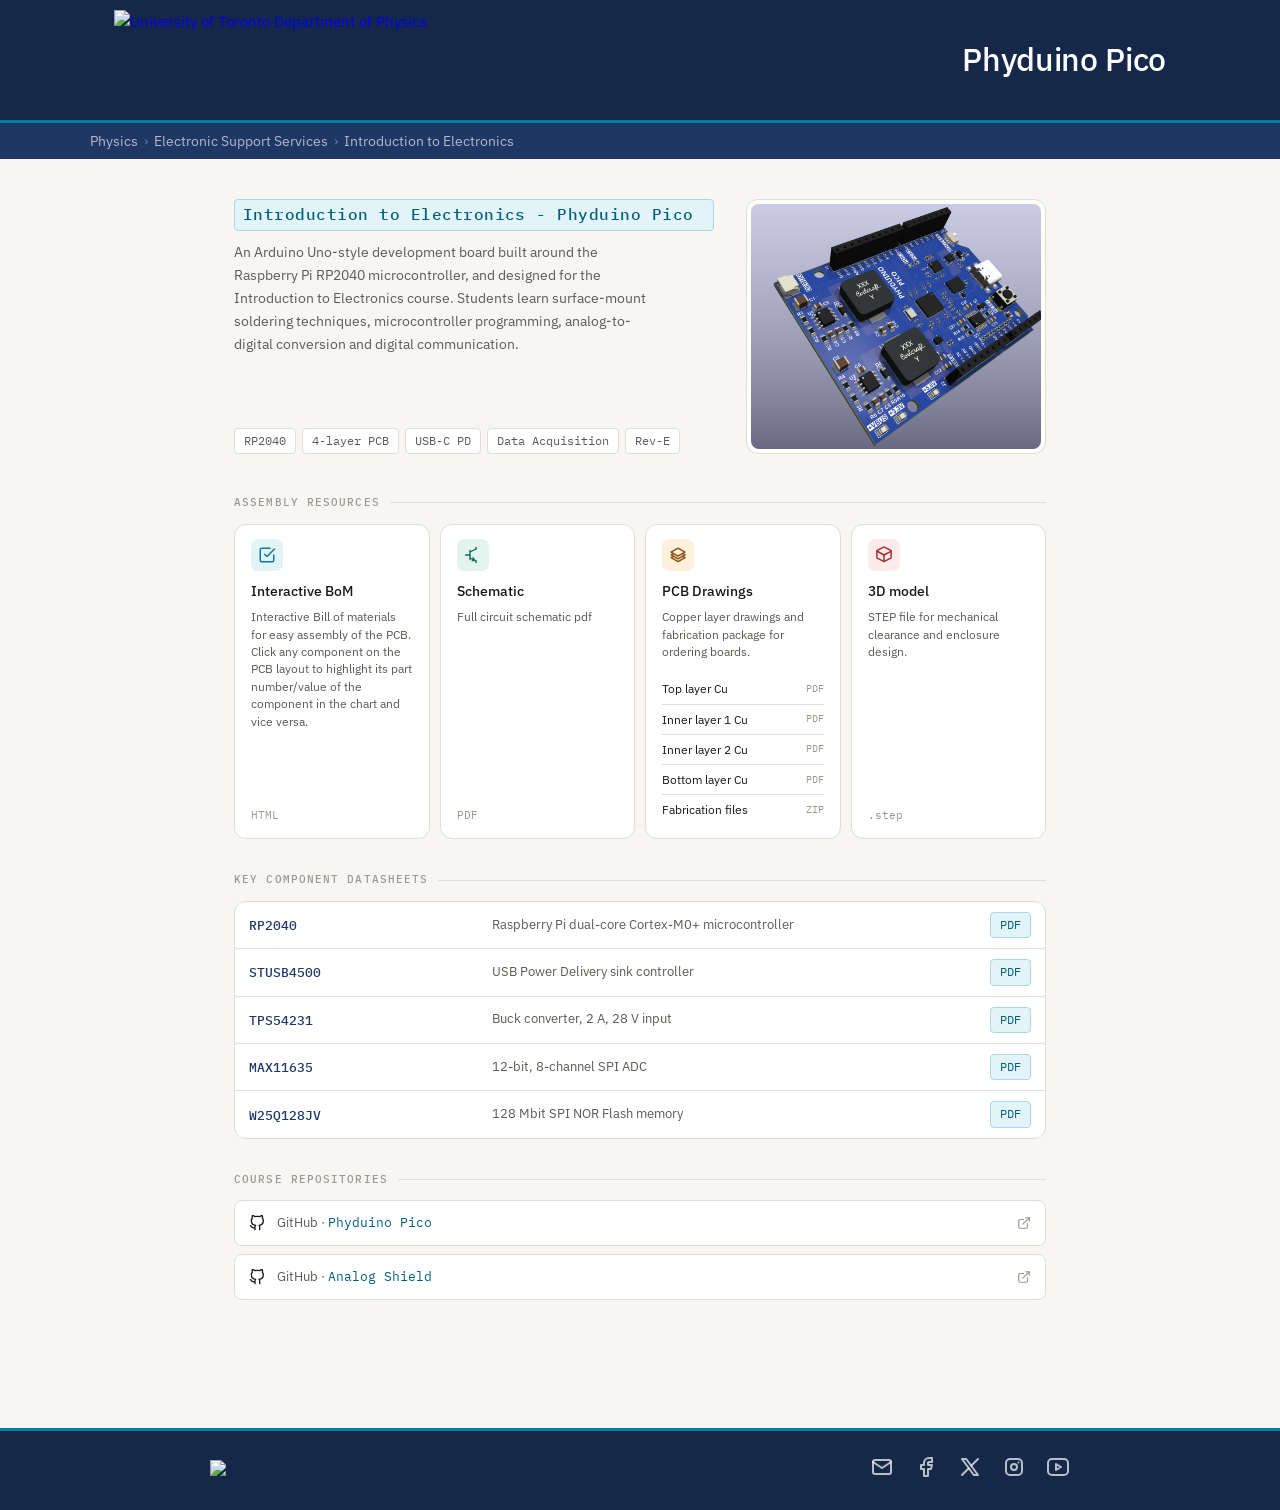
==== docs/index.html @ 2b609329 "index.html title up date." ====
<!DOCTYPE html>
<html lang="en">
<head>
<meta charset="UTF-8">
<meta name="viewport" content="width=device-width, initial-scale=1.0">
<link rel="icon" type="image/x-icon" sizes="16x16 32x32" href="https://www.physics.utoronto.ca/static/utphy_themes/favicon/favicon.ico">
<title>Phyduino Pico · U of T Physics</title>
<link rel="preconnect" href="https://fonts.googleapis.com">
<link rel="preconnect" href="https://fonts.gstatic.com" crossorigin>
<link href="https://fonts.googleapis.com/css2?family=IBM+Plex+Mono:wght@400;500&family=IBM+Plex+Sans:wght@400;500&display=swap" rel="stylesheet">
<link rel="stylesheet" href="./style/uoft_physics_perc_sw.css">
</head>
<body>

<!-- ── U of T Physics site header ── -->
<header class="site-header">
  <div class="header-inner">
    <a class="header-logo" href="https://www.physics.utoronto.ca/">
      <img class="header-logo-img" src="https://www.physics.utoronto.ca/static/utphy_themes/images/Physics-Logo-White.png" alt="University of Toronto Department of Physics">
    </a>
    <span class="header-board-title">Phyduino Pico</span>
  </div>
</header>

<!-- breadcrumb -->
<div class="breadcrumb-bar" aria-label="Breadcrumb">
  <div class="breadcrumb-inner">
    <a href="https://www.physics.utoronto.ca/">Physics</a>
    <span class="sep" aria-hidden="true">›</span>
    <a href="https://www.physics.utoronto.ca/physics-at-uoft/services/plrs/electronic-support-services/">Electronic Support Services</a>
    <span class="sep" aria-hidden="true">›</span>
    <a href="https://plrs.physics.utoronto.ca/course-listing/">Introduction to Electronics</a>
    <!-- <span class="sep" aria-hidden="true">›</span> -->
    <!-- <span class="current">Phyduino Pico</span> -->
  </div>
</div>

<!-- ── Page content ── -->
<div class="page-wrap">

  <div class="board-hero">
    <div class="board-hero-text">
      <span class="board-tag">Introduction to Electronics - Phyduino Pico</span>
      <p class="board-desc">
        An Arduino Uno-style development board built around the Raspberry Pi RP2040 microcontroller,
        and designed for the Introduction to Electronics course. Students learn surface-mount
        soldering techniques, microcontroller programming, analog-to-digital conversion and digital
        communication.
      </p>
      <div class="spec-row">
        <span class="spec-pill">RP2040</span>
        <span class="spec-pill">4-layer PCB</span>
        <span class="spec-pill">USB-C PD</span>
        <span class="spec-pill">Data Acquisition</span>
        <span class="spec-pill">Rev-E</span>
      </div>
    </div>
    <div class="board-img-panel">
      <img src="./images/phyduino_pico.png" alt="Phyduino Pico board, top view" onerror="this.style.display='none'">
    </div>
  </div>

  <!-- Assembly resources -->
  <div class="section-head"><h2>Assembly resources</h2></div>
  <div class="resource-grid">
    <a class="res-card" href="./bom/ibom_student.html">
      <div class="res-icon blue" aria-hidden="true">
        <img class="res-icon.img" src="images/icon-bom.svg">
      </div>
      <span class="res-label">Interactive BoM</span>
      <span class="res-desc">
        Interactive Bill of materials for easy assembly of the PCB. Click any component on the PCB layout to highlight its 
        part number/value of the component in the chart and vice versa. 
      </span>
      <span class="res-ext">HTML</span>
    </a>
    <a class="res-card" href="./pdf/board/phyduino_pico_schematic.pdf">
      <div class="res-icon green" aria-hidden="true">
        <img class="res-icon.img" src="images/icon-schematic.svg">
      </div>
      <span class="res-label">Schematic</span>
      <span class="res-desc">Full circuit schematic pdf</span>
      <span class="res-ext">PDF</span>
    </a>
    <div class="res-card">
      <div class="res-icon amber" aria-hidden="true">
        <img class="res-icon.img" src="images/icon-pcb-layers.svg">
      </div>
      <span class="res-label">PCB Drawings</span>
      <span class="res-desc">Copper layer drawings and fabrication package for ordering boards.</span>
      <div class="res-file-list">
        <a class="res-file-row" href="./pdf/board/phyduino_pico_pcb_front.pdf">Top layer Cu<span class="res-file-tag">PDF</span></a>
        <a class="res-file-row" href="./pdf/board/phyduino_pico_pcb_inner1.pdf">Inner layer 1 Cu<span class="res-file-tag">PDF</span></a>
        <a class="res-file-row" href="./pdf/board/phyduino_pico_pcb_inner2.pdf">Inner layer 2 Cu<span class="res-file-tag">PDF</span></a>
        <a class="res-file-row" href="./pdf/board/phyduino_pico_pcb_back.pdf">Bottom layer Cu<span class="res-file-tag">PDF</span></a>
        <a class="res-file-row" href="https://github.com/perc-sw/phyduino_pico/releases/download/Rev-E/phyduino_pico-frabrication.zip">Fabrication files <span class="res-file-tag">ZIP</span></a>
      </div>
    </div>
    <a class="res-card" href="./step/phyduino_pico.step">
      <div class="res-icon red" aria-hidden="true">
        <img class="res-icon.img" src="images/icon-3d-model.svg">
      </div>
      <span class="res-label">3D model</span>
      <span class="res-desc">STEP file for mechanical clearance and enclosure design.</span>
      <span class="res-ext">.step</span>
    </a>
  </div>

  <!-- Datasheets -->
  <div class="section-head"><h2>Key component datasheets</h2></div>
  <div class="ds-table-wrap">
    <table class="ds-table">
      <tbody>
        <tr>
          <td>RP2040</td>
          <td>Raspberry Pi dual-core Cortex-M0+ microcontroller</td>
          <td><a class="ds-link" href="./pdf/datasheets/MCU - RP2040.pdf">PDF</a></td>
        </tr>
        <tr>
          <td>STUSB4500</td>
          <td>USB Power Delivery sink controller</td>
          <td><a class="ds-link" href="./pdf/datasheets/USBPD - STUSB4500.pdf">PDF</a></td>
        </tr>
        <tr>
          <td>TPS54231</td>
          <td>Buck converter, 2 A, 28 V input</td>
          <td><a class="ds-link" href="./pdf/datasheets/DCDC - TPS54231.pdf">PDF</a></td>
        </tr>
        <tr>
          <td>MAX11635</td>
          <td>12-bit, 8-channel SPI ADC</td>
          <td><a class="ds-link" href="./pdf/datasheets/ADC - MAX11635.pdf">PDF</a></td>
        </tr>
        <tr>
          <td>W25Q128JV</td>
          <td>128 Mbit SPI NOR Flash memory</td>
          <td><a class="ds-link" href="./pdf/datasheets/FLASH - W25Q128JV.pdf">PDF</a></td>
        </tr>
      </tbody>
    </table>
  </div>



  <!-- Repo links -->
  <div class="section-head"><h2>Course Repositories</h2></div>
  <div class="repo-links">
    <a class="repo-row" href="https://github.com/perc-sw/phyduino_pico">
      <svg width="16" height="16" viewBox="0 0 24 24" fill="none" stroke="currentColor" stroke-width="2" stroke-linecap="round" stroke-linejoin="round" aria-hidden="true"><path d="M9 19c-5 1.5-5-2.5-7-3m14 6v-3.87a3.37 3.37 0 0 0-.94-2.61c3.14-.35 6.44-1.54 6.44-7A5.44 5.44 0 0 0 20 4.77 5.07 5.07 0 0 0 19.91 1S18.73.65 16 2.48a13.38 13.38 0 0 0-7 0C6.27.65 5.09 1 5.09 1A5.07 5.07 0 0 0 5 4.77a5.44 5.44 0 0 0-1.5 3.78c0 5.42 3.3 6.61 6.44 7A3.37 3.37 0 0 0 9 18.13V22"/></svg>
      <span>
        <span class="repo-row-label">GitHub · </span>
        <span class="repo-row-name">Phyduino Pico</span>
      </span>
      <svg class="repo-row-arrow" width="14" height="14" viewBox="0 0 24 24" fill="none" stroke="currentColor" stroke-width="2" stroke-linecap="round" stroke-linejoin="round" aria-hidden="true"><path d="M18 13v6a2 2 0 0 1-2 2H5a2 2 0 0 1-2-2V8a2 2 0 0 1 2-2h6"/><polyline points="15 3 21 3 21 9"/><line x1="10" y1="14" x2="21" y2="3"/></svg>
    </a>
    <a class="repo-row" href="https://github.com/perc-sw/analog_shield">
      <svg width="16" height="16" viewBox="0 0 24 24" fill="none" stroke="currentColor" stroke-width="2" stroke-linecap="round" stroke-linejoin="round" aria-hidden="true"><path d="M9 19c-5 1.5-5-2.5-7-3m14 6v-3.87a3.37 3.37 0 0 0-.94-2.61c3.14-.35 6.44-1.54 6.44-7A5.44 5.44 0 0 0 20 4.77 5.07 5.07 0 0 0 19.91 1S18.73.65 16 2.48a13.38 13.38 0 0 0-7 0C6.27.65 5.09 1 5.09 1A5.07 5.07 0 0 0 5 4.77a5.44 5.44 0 0 0-1.5 3.78c0 5.42 3.3 6.61 6.44 7A3.37 3.37 0 0 0 9 18.13V22"/></svg>
      <span>
        <span class="repo-row-label">GitHub · </span>
        <span class="repo-row-name">Analog Shield</span>
      </span>
      <svg class="repo-row-arrow" width="14" height="14" viewBox="0 0 24 24" fill="none" stroke="currentColor" stroke-width="2" stroke-linecap="round" stroke-linejoin="round" aria-hidden="true"><path d="M18 13v6a2 2 0 0 1-2 2H5a2 2 0 0 1-2-2V8a2 2 0 0 1 2-2h6"/><polyline points="15 3 21 3 21 9"/><line x1="10" y1="14" x2="21" y2="3"/></svg>
    </a>
  </div>

</div><!-- end page-wrap -->

<!-- ── Footer ── -->
<footer class="site-footer">
  <div class="footer-inner">
    <a href="https://www.physics.utoronto.ca">
    <img class="footer-logo" src="https://www.physics.utoronto.ca/static/utphy_themes/images/Physics-Logo-White.png">
    </a>
    <div class="social-media">
      
      <ul class="footer-social-media-list">
        
        <li title="send email">
          <a href="mailto:physics.perc@utoronto.ca" aria-label="send email" class="dark">
            <svg xmlns="http://www.w3.org/2000/svg" width="24" height="24" viewBox="0 0 24 24" fill="none" stroke="currentColor" stroke-width="2" stroke-linecap="round" stroke-linejoin="round" class="icon icon-tabler icons-tabler-outline icon-tabler-mail">
              <path stroke="none" d="M0 0h24v24H0z" fill="none"></path>
              <path d="M3 7a2 2 0 0 1 2 -2h14a2 2 0 0 1 2 2v10a2 2 0 0 1 -2 2h-14a2 2 0 0 1 -2 -2v-10z"></path>
              <path d="M3 7l9 6l9 -6"></path>
            </svg>
          </a>
        </li>
    
        <li title="facebook">
          <a href="https://www.facebook.com/PhysicsUofT/" aria-label="visit facebook page" class="dark">
            <svg xmlns="http://www.w3.org/2000/svg" width="24" height="24" viewBox="0 0 24 24" fill="none" stroke="currentColor" stroke-width="2" stroke-linecap="round" stroke-linejoin="round" class="icon icon-tabler icons-tabler-outline icon-tabler-brand-facebook">
              <path stroke="none" d="M0 0h24v24H0z" fill="none"></path>
              <path d="M7 10v4h3v7h4v-7h3l1 -4h-4v-2a1 1 0 0 1 1 -1h3v-4h-3a5 5 0 0 0 -5 5v2h-3"></path>
            </svg>
          </a>
        </li>
    
        <li title="X, formerly known as twitter">
          <a href="https://twitter.com/uoftphysics" aria-label="visit x formerly known as twitter" class="dark">
            <svg xmlns="http://www.w3.org/2000/svg" width="24" height="24" viewBox="0 0 24 24" fill="none" stroke="currentColor" stroke-width="2" stroke-linecap="round" stroke-linejoin="round" class="icon icon-tabler icons-tabler-outline icon-tabler-brand-x">
              <path stroke="none" d="M0 0h24v24H0z" fill="none"></path>
              <path d="M4 4l11.733 16h4.267l-11.733 -16z"></path>
              <path d="M4 20l6.768 -6.768m2.46 -2.46l6.772 -6.772"></path>
            </svg>
          </a>
        </li>
    
        <li title="instagram">
          <a href="https://www.instagram.com/uoftphysics" aria-label="visit instagram" class="dark">
            <svg xmlns="http://www.w3.org/2000/svg" width="24" height="24" viewBox="0 0 24 24" fill="none" stroke="currentColor" stroke-width="2" stroke-linecap="round" stroke-linejoin="round" class="icon icon-tabler icons-tabler-outline icon-tabler-brand-instagram"><path stroke="none" d="M0 0h24v24H0z" fill="none"></path><path d="M4 8a4 4 0 0 1 4 -4h8a4 4 0 0 1 4 4v8a4 4 0 0 1 -4 4h-8a4 4 0 0 1 -4 -4z"></path><path d="M9 12a3 3 0 1 0 6 0a3 3 0 0 0 -6 0"></path><path d="M16.5 7.5v.01"></path></svg>
          </a>
        </li>
    
        <li title="youtube">
          <a href="https://www.youtube.com//channel/UCH2J2YJx3nfN1KygnB1ub4w" aria-label="visit youtube" class="dark">
            <svg xmlns="http://www.w3.org/2000/svg" width="24" height="24" viewBox="0 0 24 24" fill="none" stroke="currentColor" stroke-width="2" stroke-linecap="round" stroke-linejoin="round" class="icon icon-tabler icons-tabler-outline icon-tabler-brand-youtube"><path stroke="none" d="M0 0h24v24H0z" fill="none"></path><path d="M2 8a4 4 0 0 1 4 -4h12a4 4 0 0 1 4 4v8a4 4 0 0 1 -4 4h-12a4 4 0 0 1 -4 -4v-8z"></path><path d="M10 9l5 3l-5 3z"></path></svg>
          </a>
        </li>
      
      </ul>

    </div>
    
  </div>
</footer>

</body>
</html>
---- docs/style/uoft_physics_perc_sw.css ----
/* ============================================================
   board_docs.css
   U of T Physics — PERC board documentation pages
   Shared stylesheet for phyduino_pico and analog_shield docs
   ============================================================ */

/* ── Reset ── */
*, *::before, *::after { box-sizing: border-box; margin: 0; padding: 0; }

/* ── Design tokens ── */
:root {
  /* U of T official brand colours */
  --uot-blue:       #1E3765;   /* Pantone PMS 655 – official U of T Blue */
  --uot-blue-dark:  #152849;   /* header / footer */
  --uot-blue-mid:   #25355A;   /* hover states */
  --uot-cyan:       #007FA3;   /* "Boundless Blue" secondary accent */

  /* page palette */
  --bg:         #F7F6F2;
  --surface:    #FFFFFF;
  --border:     #E0DDD6;
  --border-med: #C8C5BC;
  --text:       #1A1917;
  --text-2:     #5C5A55;
  --text-3:     #9B9890;

  /* semantic colours */
  --accent:     var(--uot-cyan);
  --accent-bg:  #E3F4F9;
  --green:      #0F6E56;
  --green-bg:   #E3F4EE;
  --amber:      #885010;
  --amber-bg:   #FDF0DC;
  --red:        #A32D2D;
  --red-bg:     #FCEBEB;

  /* typography */
  --mono: 'IBM Plex Mono', monospace;
  --sans: 'IBM Plex Sans', system-ui, sans-serif;

  /* radii */
  --r:    8px;
  --r-lg: 12px;
}

/* ── Base ── */
body {
  font-family: var(--sans);
  background: var(--bg);
  color: var(--text);
  font-size: 15px;
  line-height: 1.6;
  min-height: 100vh;
}

/* ── Site header ── */
.site-header {
  background: var(--uot-blue-dark);
  border-bottom: 3px solid var(--uot-cyan);
}

.header-inner {
  max-width: 1100px;
  margin: 0 auto;
  padding: 0 1.5rem;
  display: flex;
  align-items: center;
  height: 120px;
}

.header-logo {
  display: flex;
  align-items: center;
  text-decoration: none;
  flex-shrink: 0;
}

.header-logo-img {
  height: 100px;
  width: auto;
}

.header-board-title {
  margin-left: auto;
  font-family: var(--sans);
  font-size: 32px;
  font-weight: 500;
  color: #ffffff;
  letter-spacing: -0.01em;
}

/* ── Breadcrumb bar ── */
.breadcrumb-bar {
  background: var(--uot-blue);
  padding: 0 1.5rem;
}

.breadcrumb-inner {
  max-width: 1100px;
  margin: 0 auto;
  display: flex;
  align-items: center;
  gap: 6px;
  height: 36px;
  font-size: 14px;
  color: rgba(255, 255, 255, 0.65);
}

.breadcrumb-inner a {
  color: rgba(255, 255, 255, 0.65);
  text-decoration: none;
  transition: color 0.1s;
}

.breadcrumb-inner a:hover { color: #fff; }

.breadcrumb-inner .sep   { color: rgba(255, 255, 255, 0.35); }

.breadcrumb-inner .current {
  color: rgba(255, 255, 255, 0.90);
  font-weight: 500;
}

/* ── Page wrap ── */
.page-wrap {
  max-width: 860px;
  margin: 0 auto;
  padding: 2.5rem 1.5rem 5rem;
}

/* ── Board hero ── */
.board-hero {
  display: grid;
  grid-template-columns: 1fr 300px;
  gap: 2rem;
  align-items: stretch;
  margin-bottom: 2.5rem;
}

@media (max-width: 600px) {
  .board-hero { grid-template-columns: 1fr; }
  .board-img-panel { order: -1; }
}

.board-hero-text {
  display: flex;
  flex-direction: column;
}

.board-hero-text .board-desc {
  flex: 1;
}

.board-tag {
  display: inline-block;
  font-family: var(--mono);
  font-size: 16px;
  background: #E3F4F9;
  color: #005F7A;
  border: 1px solid #A8D8E8;
  border-radius: 4px;
  padding: 2px 8px;
  margin-bottom: 10px;
  font-weight: 500;
  letter-spacing: 0.03em;
}

h1 {
  font-size: 28px;
  font-weight: 500;
  letter-spacing: -0.02em;
  margin-bottom: 8px;
  line-height: 1.2;
  color: var(--uot-blue);
}

.board-desc {
  font-size: 14px;
  color: var(--text-2);
  line-height: 1.65;
  margin-bottom: 1.25rem;
  max-width: 52ch;
}

.spec-row {
  display: flex;
  flex-wrap: wrap;
  gap: 6px;
}

.spec-pill {
  font-family: var(--mono);
  font-size: 11.5px;
  color: var(--text-2);
  background: var(--surface);
  border: 1px solid var(--border);
  border-radius: 4px;
  padding: 3px 9px;
  display: inline-flex;
  align-items: center;
  gap: 5px;
}

.board-img-panel {
  background: var(--surface);
  border: 1px solid var(--border);
  border-radius: var(--r-lg);
  overflow: hidden;
  aspect-ratio: 1 / 0.85;
  display: flex;
  align-items: center;
  justify-content: center;
}

.board-img-panel img {
  width: 100%;
  height: 100%;
  object-fit: cover;
  padding: 4px;
  border-radius: var(--r-lg);
}

/* ── Section headers ── */
.section-head {
  display: flex;
  align-items: center;
  gap: 10px;
  margin-bottom: 12px;
  margin-top: 2rem;
}

.section-head h2 {
  font-family: var(--mono);
  font-size: 11px;
  font-weight: 500;
  letter-spacing: 0.1em;
  text-transform: uppercase;
  color: var(--text-3);
  white-space: nowrap;
}

.section-head::after {
  content: '';
  flex: 1;
  height: 1px;
  background: var(--border);
}

/* ── Resource card grid ── */
.resource-grid {
  display: grid;
  grid-template-columns: repeat(auto-fill, minmax(180px, 1fr));
  gap: 10px;
}

.res-card {
  background: var(--surface);
  border: 1px solid var(--border);
  border-radius: var(--r-lg);
  padding: 14px 16px;
  display: flex;
  flex-direction: column;
  gap: 6px;
  text-decoration: none;
  color: inherit;
  transition: border-color 0.12s, box-shadow 0.12s;
}

.res-card:hover {
  border-color: var(--border-med);
  box-shadow: 0 1px 6px rgba(0, 0, 0, 0.06);
}

.res-card:focus-visible {
  outline: 2px solid var(--uot-cyan);
  outline-offset: 2px;
}

.res-icon {
  width: 32px;
  height: 32px;
  border-radius: 7px;
  display: flex;
  align-items: center;
  justify-content: center;
  margin-bottom: 4px;
}

.res-icon.img { 
  width: 18px;
  height: 18px;
  fill: none;
}

.res-icon.blue  { background: var(--accent-bg); color: #005F7A; }
.res-icon.green { background: var(--green-bg);  color: var(--green); }
.res-icon.amber { background: var(--amber-bg);  color: var(--amber); }
.res-icon.red   { background: var(--red-bg);    color: var(--red); }

.res-label { font-size: 13.5px; font-weight: 500; color: var(--text); }
.res-desc  { font-size: 12px; color: var(--text-2); line-height: 1.45; }

.res-ext {
  margin-top: auto;
  padding-top: 8px;
  font-family: var(--mono);
  font-size: 11px;
  color: var(--text-3);
  display: flex;
  align-items: center;
  gap: 4px;
}

/* ── Resource card sub-links ── */
.res-sublinks {
  display: flex;
  flex-wrap: wrap;
  gap: 5px;
  margin-top: 6px;
}

.res-sublink {
  font-family: var(--mono);
  font-size: 11px;
  color: #005F7A;
  background: var(--accent-bg);
  border: 1px solid #A8D8E8;
  border-radius: 4px;
  padding: 2px 8px;
  text-decoration: none;
  transition: background 0.1s;
}

.res-sublink:hover { background: #C8ECF5; }
.res-file-list {
  display: flex;
  flex-direction: column;
  margin-top: 8px;
}
 
.res-file-row {
  display: flex;
  align-items: center;
  justify-content: space-between;
  padding: 5px 0;
  border-bottom: 0.5px solid var(--border);
  font-size: 12px;
  color: var(--text);
  text-decoration: none;
  transition: color 0.1s;
}
 
.res-file-row:last-child { border-bottom: none; }
 
.res-file-row:hover { color: var(--text-2); }
 
.res-file-tag {
  font-size: 10px;
  font-family: var(--mono);
  color: var(--text-3);
}

/* ── Datasheet table ── */
.ds-table-wrap {
  background: var(--surface);
  border: 1px solid var(--border);
  border-radius: var(--r-lg);
  overflow: hidden;
}

.ds-table {
  width: 100%;
  border-collapse: collapse;
  font-size: 13.5px;
}

.ds-table tr              { border-bottom: 1px solid var(--border); }
.ds-table tr:last-child   { border-bottom: none; }
.ds-table td              { padding: 10px 14px; vertical-align: middle; }

.ds-table td:first-child {
  font-family: var(--mono);
  font-size: 12.5px;
  font-weight: 500;
  color: var(--uot-blue);
  width: 30%;
}

.ds-table td:nth-child(2) { color: var(--text-2); font-size: 13px; }
.ds-table td:last-child   { text-align: right; white-space: nowrap; }

.ds-link {
  font-family: var(--mono);
  font-size: 11.5px;
  color: #005F7A;
  text-decoration: none;
  border: 1px solid #A8D8E8;
  background: var(--accent-bg);
  border-radius: 4px;
  padding: 3px 9px;
  display: inline-flex;
  align-items: center;
  gap: 5px;
  transition: background 0.1s;
}

.ds-link:hover { background: #C8ECF5; }

/* ── Assembly steps ── */
.steps {
  list-style: none;
  display: flex;
  flex-direction: column;
  gap: 8px;
}

.step {
  display: flex;
  gap: 14px;
  align-items: flex-start;
  background: var(--surface);
  border: 1px solid var(--border);
  border-radius: var(--r);
  padding: 13px 16px;
}

.step-num {
  min-width: 24px;
  height: 24px;
  border-radius: 50%;
  background: #E3F4F9;
  color: #005F7A;
  font-family: var(--mono);
  font-size: 12px;
  font-weight: 500;
  display: flex;
  align-items: center;
  justify-content: center;
  flex-shrink: 0;
  margin-top: 1px;
}

.step-body          { font-size: 13.5px; line-height: 1.55; color: var(--text); }
.step-body strong   { font-weight: 500; }

.step-body code {
  font-family: var(--mono);
  font-size: 12px;
  background: var(--bg);
  border: 1px solid var(--border);
  border-radius: 3px;
  padding: 1px 5px;
}

/* ── Repository links ── */
.repo-links {
  display: flex;
  flex-direction: column;
  gap: 8px;
}

.repo-row {
  display: flex;
  align-items: center;
  gap: 12px;
  background: var(--surface);
  border: 1px solid var(--border);
  border-radius: var(--r);
  padding: 11px 14px;
  text-decoration: none;
  color: inherit;
  font-size: 13.5px;
  transition: border-color 0.12s;
}

.repo-row:hover      { border-color: var(--border-med); }
.repo-row-label      { color: var(--text-2); font-size: 12.5px; }
.repo-row-name       { font-family: var(--mono); font-size: 13px; color: #005F7A; }
.repo-row-arrow      { margin-left: auto; color: var(--text-3); }

/* ── Site footer ── */
.site-footer {
  background: var(--uot-blue-dark);
  border-top: 3px solid var(--uot-cyan);
  margin-top: 3rem;
  padding: 1.5rem;
}

.footer-inner {
  max-width: 860px;
  margin: 0 auto;
  display: flex;
  align-items: center;
  justify-content: space-between;
  flex-wrap: wrap;
  gap: 12px;
}

.footer-logo {
  height: 50px;
  width: auto;
}

.footer-social-media-list {
  display: flex;
  align-items: center;
  list-style-type: none;
  padding: 0;
  margin: 0;
  gap: 20px;
}

.footer-inner p {
  font-family: Arial, Helvetica, sans-serif;
  font-size: 16px;
  font-weight: 400;
  color: rgba(255, 255, 255, 0.70);
}

.footer-inner a       { font-family: Arial, Helvetica, sans-serif; color: rgba(255, 255, 255, 0.70); text-decoration: underline; }
.footer-inner a:hover { color: rgba(255, 255, 255, 1); }
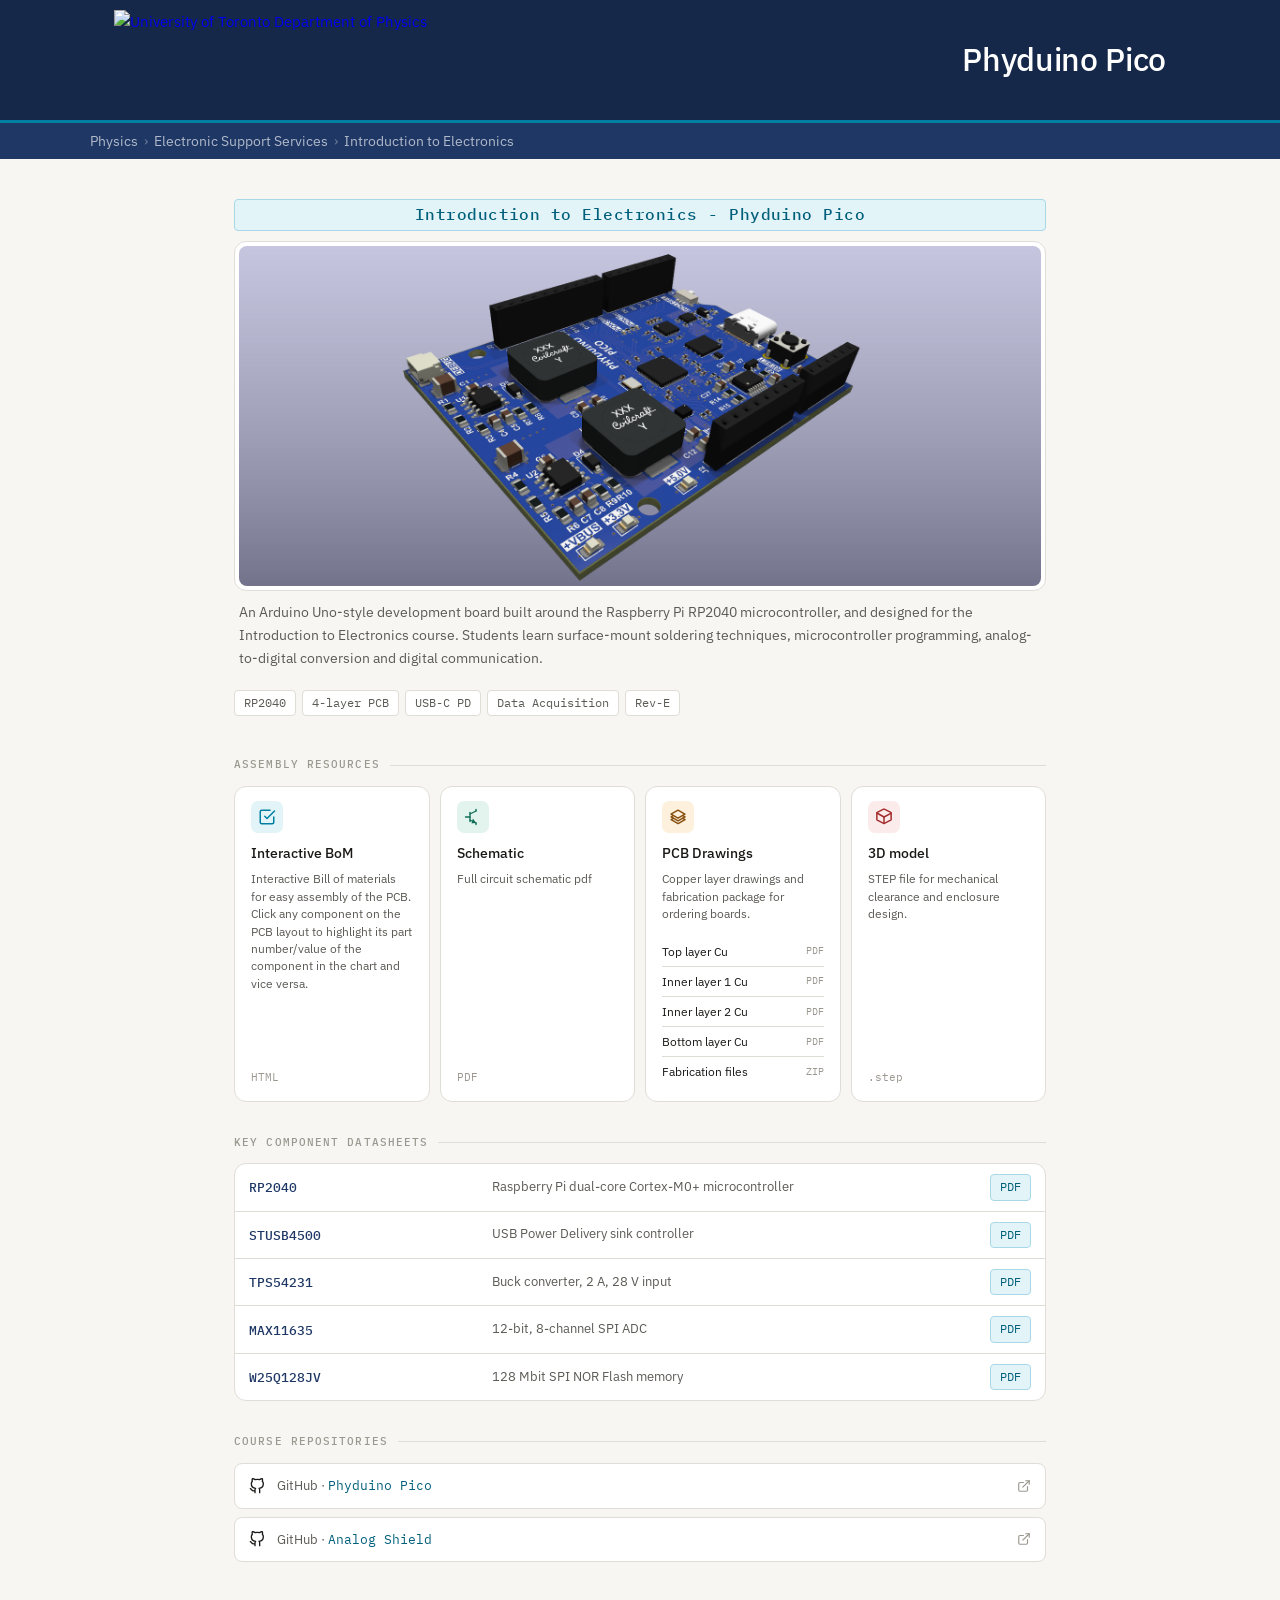
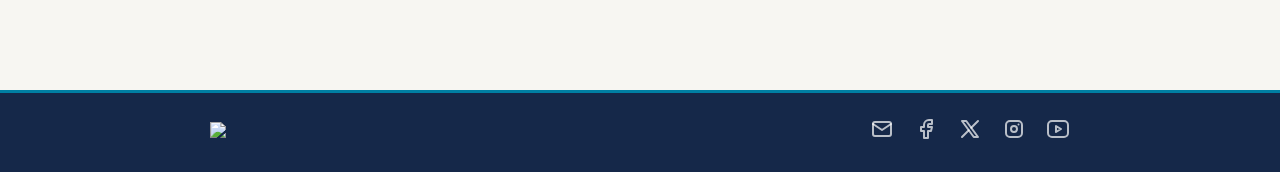
==== commit 801cf7b7: "Change GitHub docs layout." ====
--- a/docs/index.html
+++ b/docs/index.html
@@ -30,8 +30,6 @@
     <a href="https://www.physics.utoronto.ca/physics-at-uoft/services/plrs/electronic-support-services/">Electronic Support Services</a>
     <span class="sep" aria-hidden="true">›</span>
     <a href="https://plrs.physics.utoronto.ca/course-listing/">Introduction to Electronics</a>
-    <!-- <span class="sep" aria-hidden="true">›</span> -->
-    <!-- <span class="current">Phyduino Pico</span> -->
   </div>
 </div>
 
@@ -41,6 +39,9 @@
   <div class="board-hero">
     <div class="board-hero-text">
       <span class="board-tag">Introduction to Electronics - Phyduino Pico</span>
+      <div class="board-img-panel">
+        <img src="./images/phyduino_pico.png" alt="Phyduino Pico board, top view" onerror="this.style.display='none'">
+      </div>
       <p class="board-desc">
         An Arduino Uno-style development board built around the Raspberry Pi RP2040 microcontroller,
         and designed for the Introduction to Electronics course. Students learn surface-mount
@@ -55,9 +56,6 @@
         <span class="spec-pill">Rev-E</span>
       </div>
     </div>
-    <div class="board-img-panel">
-      <img src="./images/phyduino_pico.png" alt="Phyduino Pico board, top view" onerror="this.style.display='none'">
-    </div>
   </div>
 
   <!-- Assembly resources -->
--- a/docs/style/uoft_physics_perc_sw.css
+++ b/docs/style/uoft_physics_perc_sw.css
@@ -130,7 +130,7 @@
 
 /* ── Board hero ── */
 .board-hero {
-  display: grid;
+  display: block;
   grid-template-columns: 1fr 300px;
   gap: 2rem;
   align-items: stretch;
@@ -138,7 +138,7 @@
 }
 
 @media (max-width: 600px) {
-  .board-hero { grid-template-columns: 1fr; }
+  /* .board-hero { grid-template-columns: 1fr; } */
   .board-img-panel { order: -1; }
 }
 
@@ -150,6 +150,7 @@
 .board-hero-text .board-desc {
   flex: 1;
 }
+
 
 .board-tag {
   display: inline-block;
@@ -163,6 +164,7 @@
   margin-bottom: 10px;
   font-weight: 500;
   letter-spacing: 0.03em;
+  text-align: center;
 }
 
 h1 {
@@ -179,7 +181,9 @@
   color: var(--text-2);
   line-height: 1.65;
   margin-bottom: 1.25rem;
-  max-width: 52ch;
+  margin-left: 5px;
+  margin-right: 5px;
+  /* max-width: 52ch; */
 }
 
 .spec-row {
@@ -202,6 +206,7 @@
 }
 
 .board-img-panel {
+  height: 350px;
   background: var(--surface);
   border: 1px solid var(--border);
   border-radius: var(--r-lg);
@@ -210,6 +215,7 @@
   display: flex;
   align-items: center;
   justify-content: center;
+  margin-bottom: 10px;
 }
 
 .board-img-panel img {
@@ -519,5 +525,3 @@
 
 .footer-inner a       { font-family: Arial, Helvetica, sans-serif; color: rgba(255, 255, 255, 0.70); text-decoration: underline; }
 .footer-inner a:hover { color: rgba(255, 255, 255, 1); }
-
-
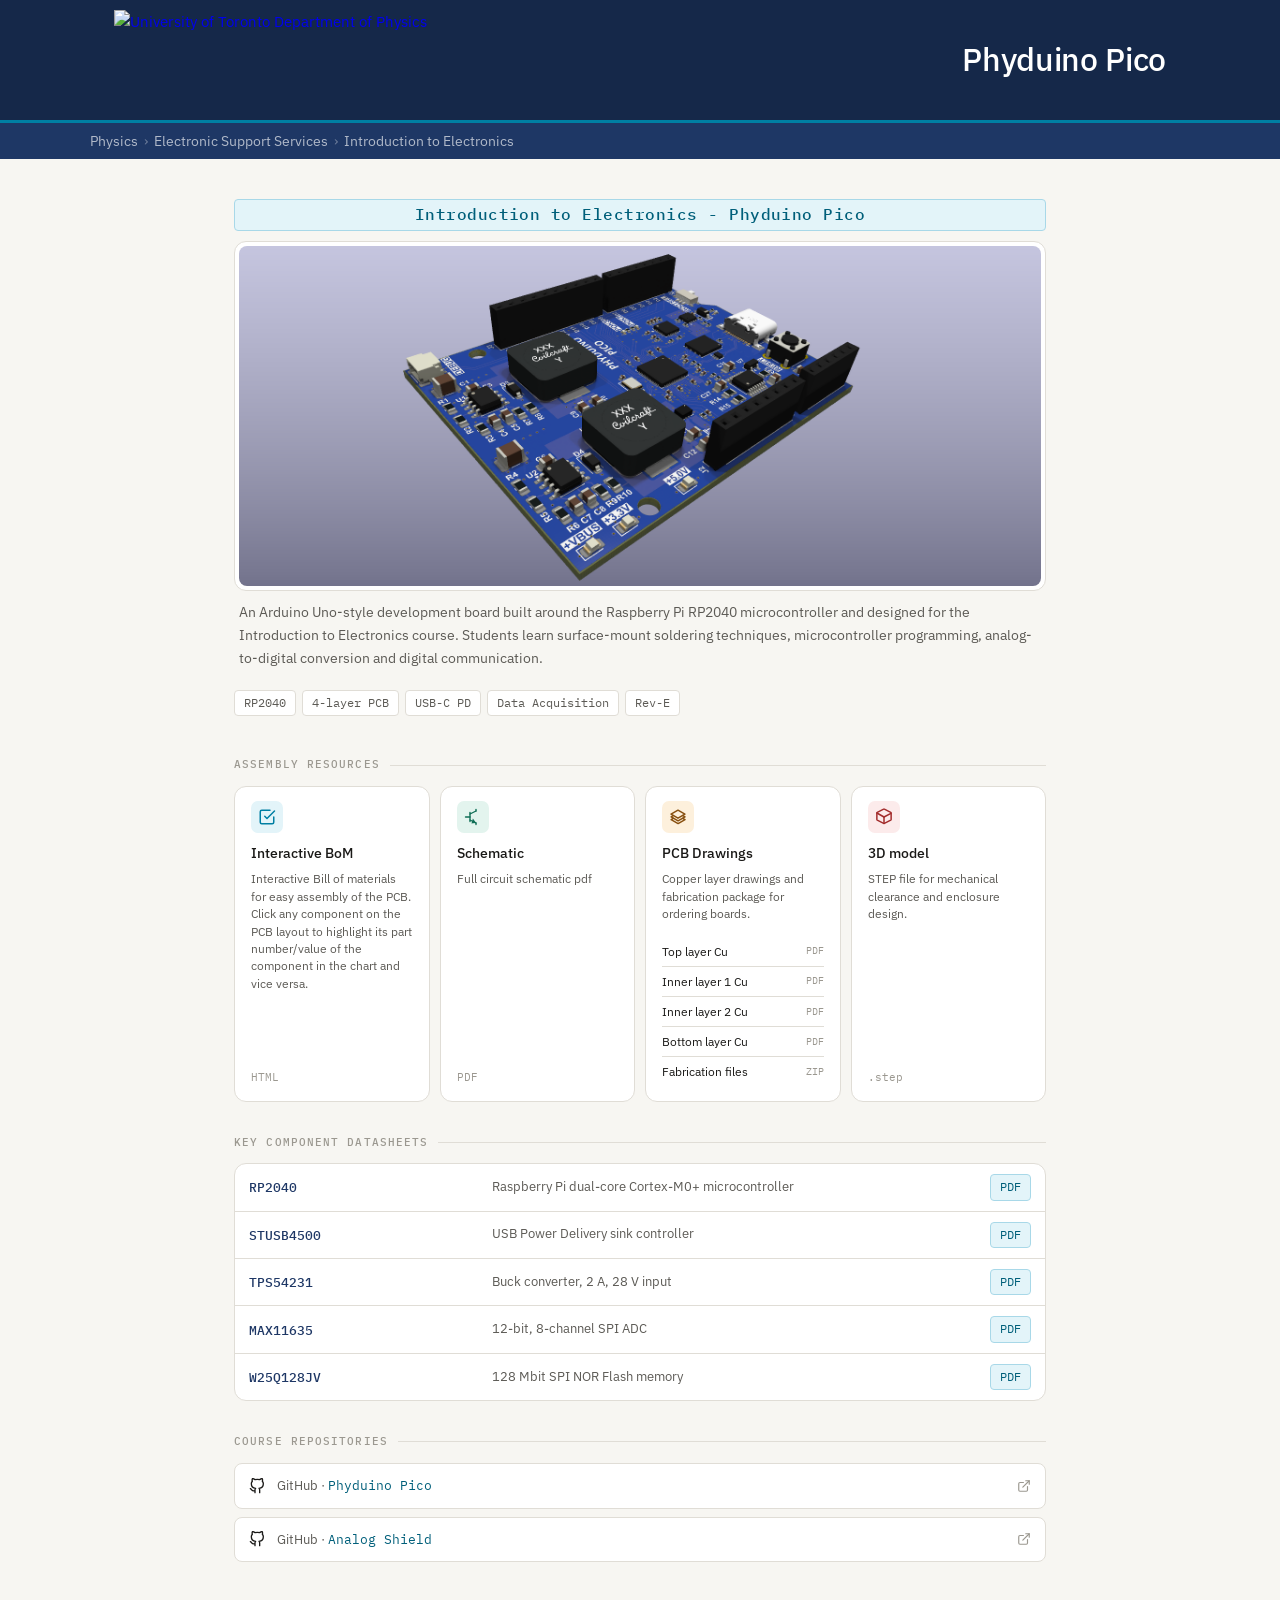
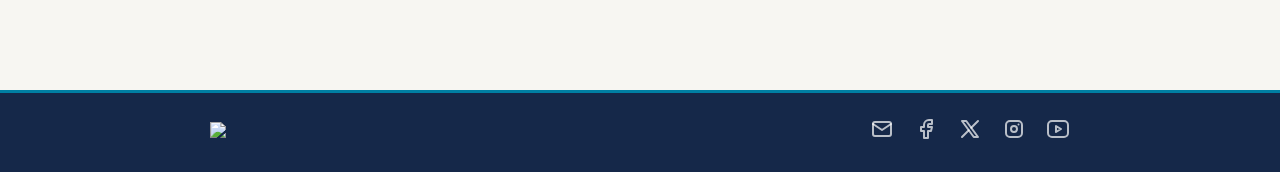
==== commit 5577a391: "Added mobile capability to GitHub pages" ====
--- a/docs/index.html
+++ b/docs/index.html
@@ -38,12 +38,12 @@
 
   <div class="board-hero">
     <div class="board-hero-text">
-      <span class="board-tag">Introduction to Electronics - Phyduino Pico</span>
+      <span class="board-tag"><a href="https://plrs.physics.utoronto.ca/course-listing/">Introduction to Electronics</a> - Phyduino Pico</span>
       <div class="board-img-panel">
-        <img src="./images/phyduino_pico.png" alt="Phyduino Pico board, top view" onerror="this.style.display='none'">
+        <img src="./images/phyduino_pico.png" alt="Phyduino Pico board, top view">
       </div>
       <p class="board-desc">
-        An Arduino Uno-style development board built around the Raspberry Pi RP2040 microcontroller,
+        An Arduino Uno-style development board built around the Raspberry Pi RP2040 microcontroller
         and designed for the Introduction to Electronics course. Students learn surface-mount
         soldering techniques, microcontroller programming, analog-to-digital conversion and digital
         communication.
--- a/docs/style/uoft_physics_perc_sw.css
+++ b/docs/style/uoft_physics_perc_sw.css
@@ -167,6 +167,13 @@
   text-align: center;
 }
 
+.board-tag a {
+  color: inherit;
+  text-decoration: none;
+  pointer-events: none;
+  cursor: default;
+}
+
 h1 {
   font-size: 28px;
   font-weight: 500;
@@ -525,3 +532,89 @@
 
 .footer-inner a       { font-family: Arial, Helvetica, sans-serif; color: rgba(255, 255, 255, 0.70); text-decoration: underline; }
 .footer-inner a:hover { color: rgba(255, 255, 255, 1); }
+
+/* ── Mobile responsive ── */
+@media (max-width: 600px) {
+
+  /* Header: stack logo and title vertically */
+  .header-inner {
+    flex-direction: column;
+    height: auto;
+    padding: 1rem;
+    gap: 0.5rem;
+    text-align: center;
+  }
+
+  .header-logo-img {
+    height: 70px;
+  }
+
+  .header-board-title {
+    margin-left: 0;
+    font-size: 22px;
+  }
+
+  /* Breadcrumb: allow wrapping */
+  .breadcrumb-inner {
+    flex-wrap: wrap;
+    height: auto;
+    padding: 0.5rem 0;
+  }
+
+  /* Page padding */
+  .page-wrap {
+    padding: 1.5rem 1rem 3rem;
+  }
+
+  /* Board tag: center it */
+  .board-tag {
+    align-self: center;
+    font-size: 13px;
+  }
+
+  /* Make board-tag link active on mobile only */
+  .board-tag a {
+    text-decoration: underline;
+    text-decoration-color: rgba(0, 95, 122, 0.4);
+    pointer-events: auto;
+    cursor: pointer;
+  }
+
+  .board-tag a:hover {
+    text-decoration-color: #005F7A;
+  }
+
+  /* Image panel: shrink to fit */
+  .board-img-panel {
+    order: 0;
+    height: 220px;
+  }
+
+  /* Resource grid: single column */
+  .resource-grid {
+    grid-template-columns: repeat(2, 1fr);
+  }
+
+  /* Datasheet table: let description column compress */
+  .ds-table td:first-child {
+    width: 25%;
+    font-size: 11px;
+  }
+
+  .ds-table td:nth-child(2) {
+    font-size: 11.5px;
+  }
+
+  /* Footer: stack logo and social icons */
+  .footer-inner {
+    flex-direction: column;
+    align-items: center;
+    text-align: center;
+  }
+
+  .breadcrumb-inner a:last-of-type,
+  .breadcrumb-inner .sep:last-of-type {
+    display: none;
+  }
+
+}
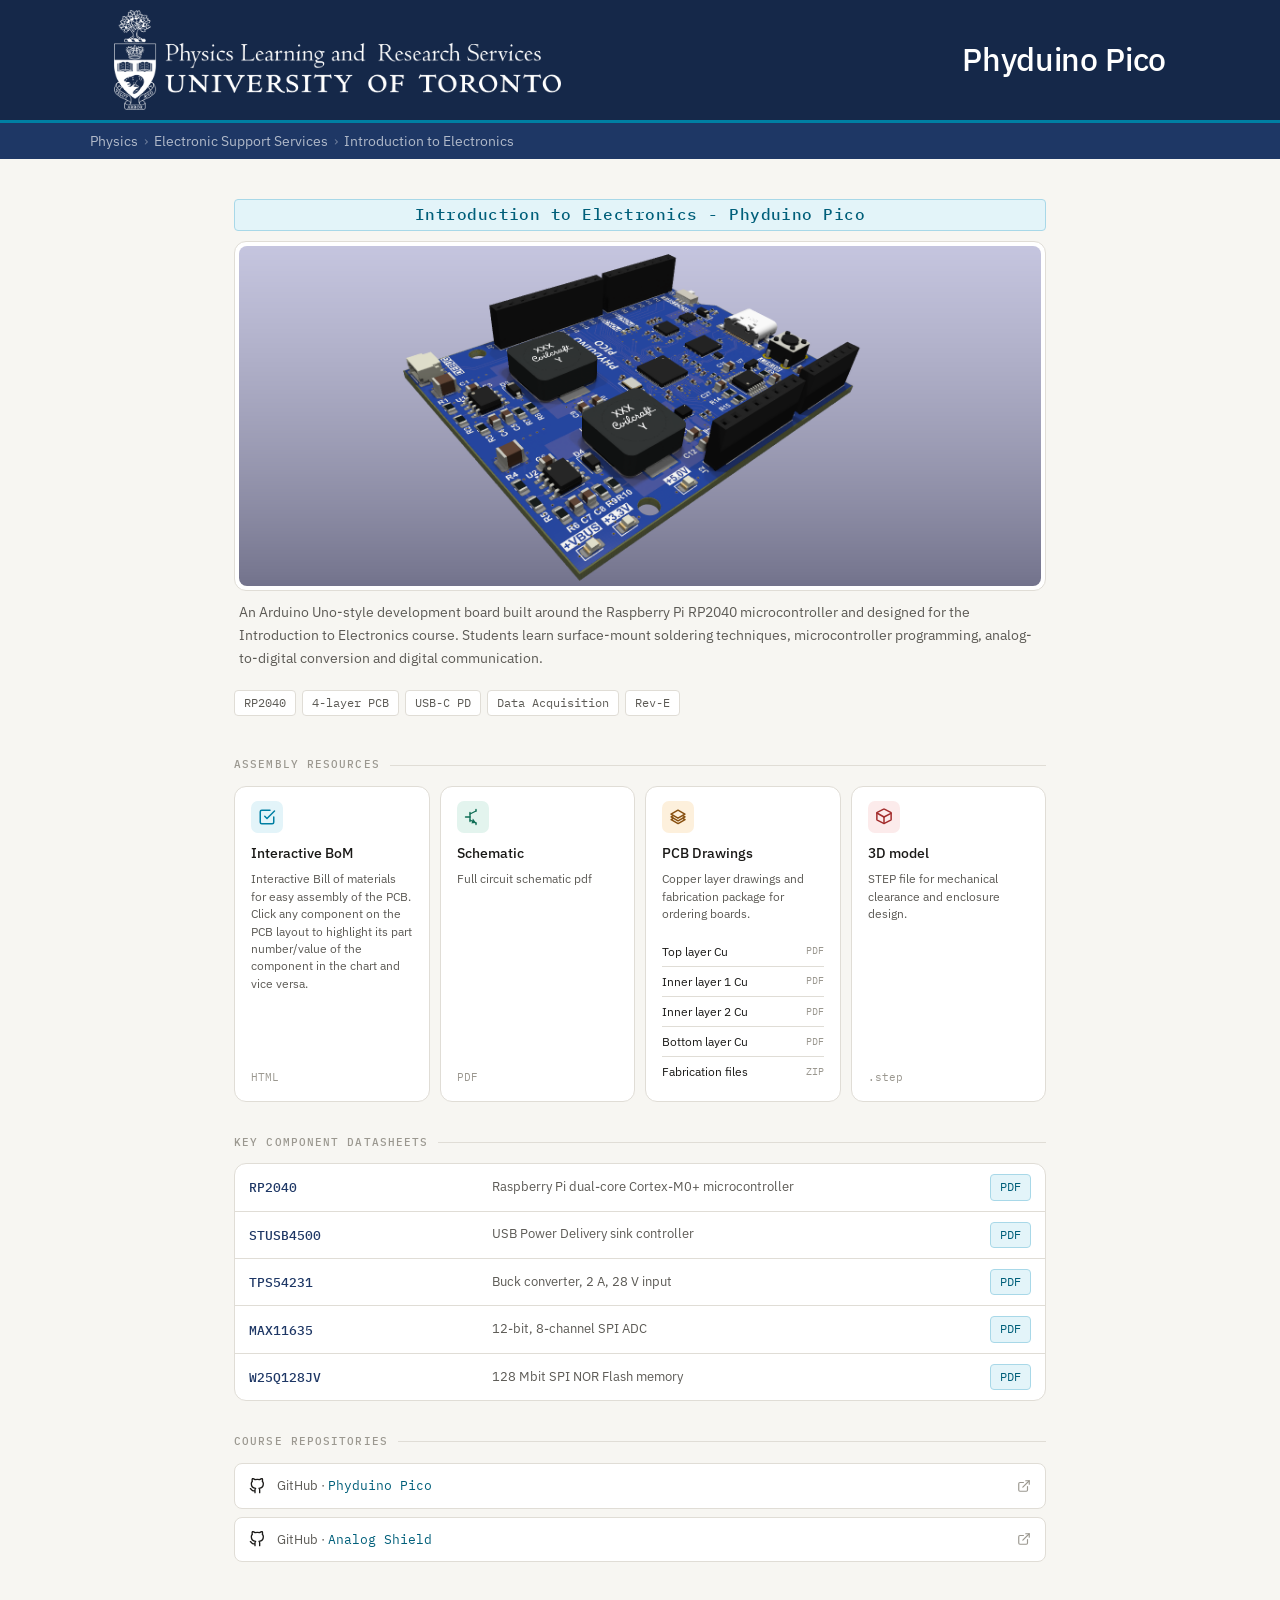
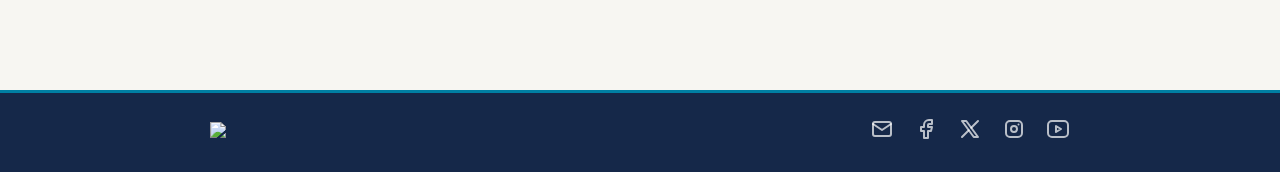
==== commit 55e27aa4: "Changed page logo to PLRS logo." ====
--- a/docs/index.html
+++ b/docs/index.html
@@ -15,8 +15,8 @@
 <!-- ── U of T Physics site header ── -->
 <header class="site-header">
   <div class="header-inner">
-    <a class="header-logo" href="https://www.physics.utoronto.ca/">
-      <img class="header-logo-img" src="https://www.physics.utoronto.ca/static/utphy_themes/images/Physics-Logo-White.png" alt="University of Toronto Department of Physics">
+    <a class="header-logo" href="https://www.physics.utoronto.ca/physics-at-uoft/services/plrs/">
+      <img class="header-logo-img" src="./images/uoft_phycsics_plrs_logo.png" alt="University of Toronto Department of Physics">
     </a>
     <span class="header-board-title">Phyduino Pico</span>
   </div>
--- a/docs/style/uoft_physics_perc_sw.css
+++ b/docs/style/uoft_physics_perc_sw.css
@@ -137,10 +137,10 @@
   margin-bottom: 2.5rem;
 }
 
-@media (max-width: 600px) {
-  /* .board-hero { grid-template-columns: 1fr; } */
-  .board-img-panel { order: -1; }
-}
+/*@media (max-width: 600px) {*/
+/*  !* .board-hero { grid-template-columns: 1fr; } *!*/
+/*  .board-img-panel { order: -1; }*/
+/*}*/
 
 .board-hero-text {
   display: flex;
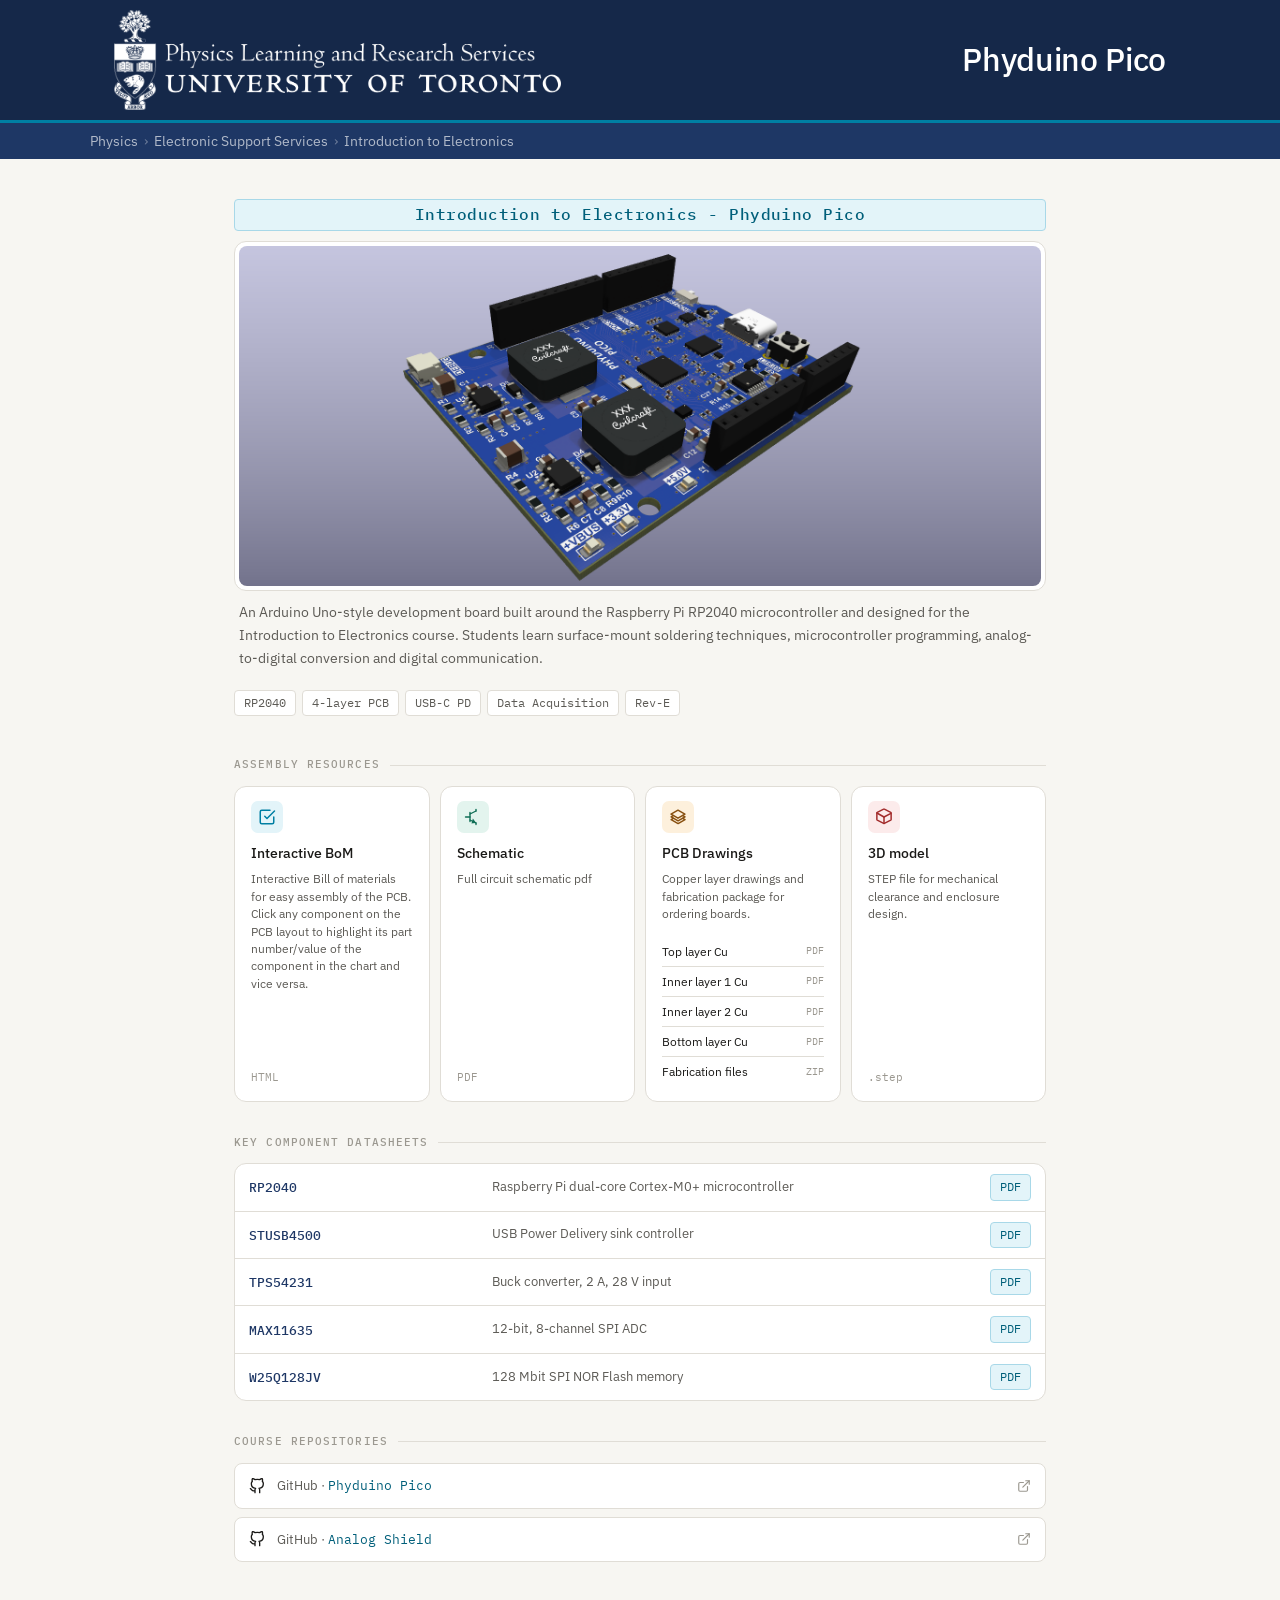
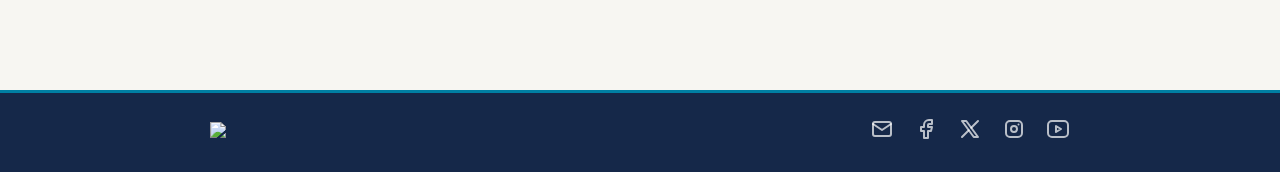
==== commit 0807d438: "Graphics fix to PLRS logo" ====
--- a/docs/index.html
+++ b/docs/index.html
@@ -16,7 +16,7 @@
 <header class="site-header">
   <div class="header-inner">
     <a class="header-logo" href="https://www.physics.utoronto.ca/physics-at-uoft/services/plrs/">
-      <img class="header-logo-img" src="./images/uoft_phycsics_plrs_logo.png" alt="University of Toronto Department of Physics">
+      <img class="header-logo-img" src="./images/uoft_physics_plrs_logo.png" alt="University of Toronto Department of Physics">
     </a>
     <span class="header-board-title">Phyduino Pico</span>
   </div>
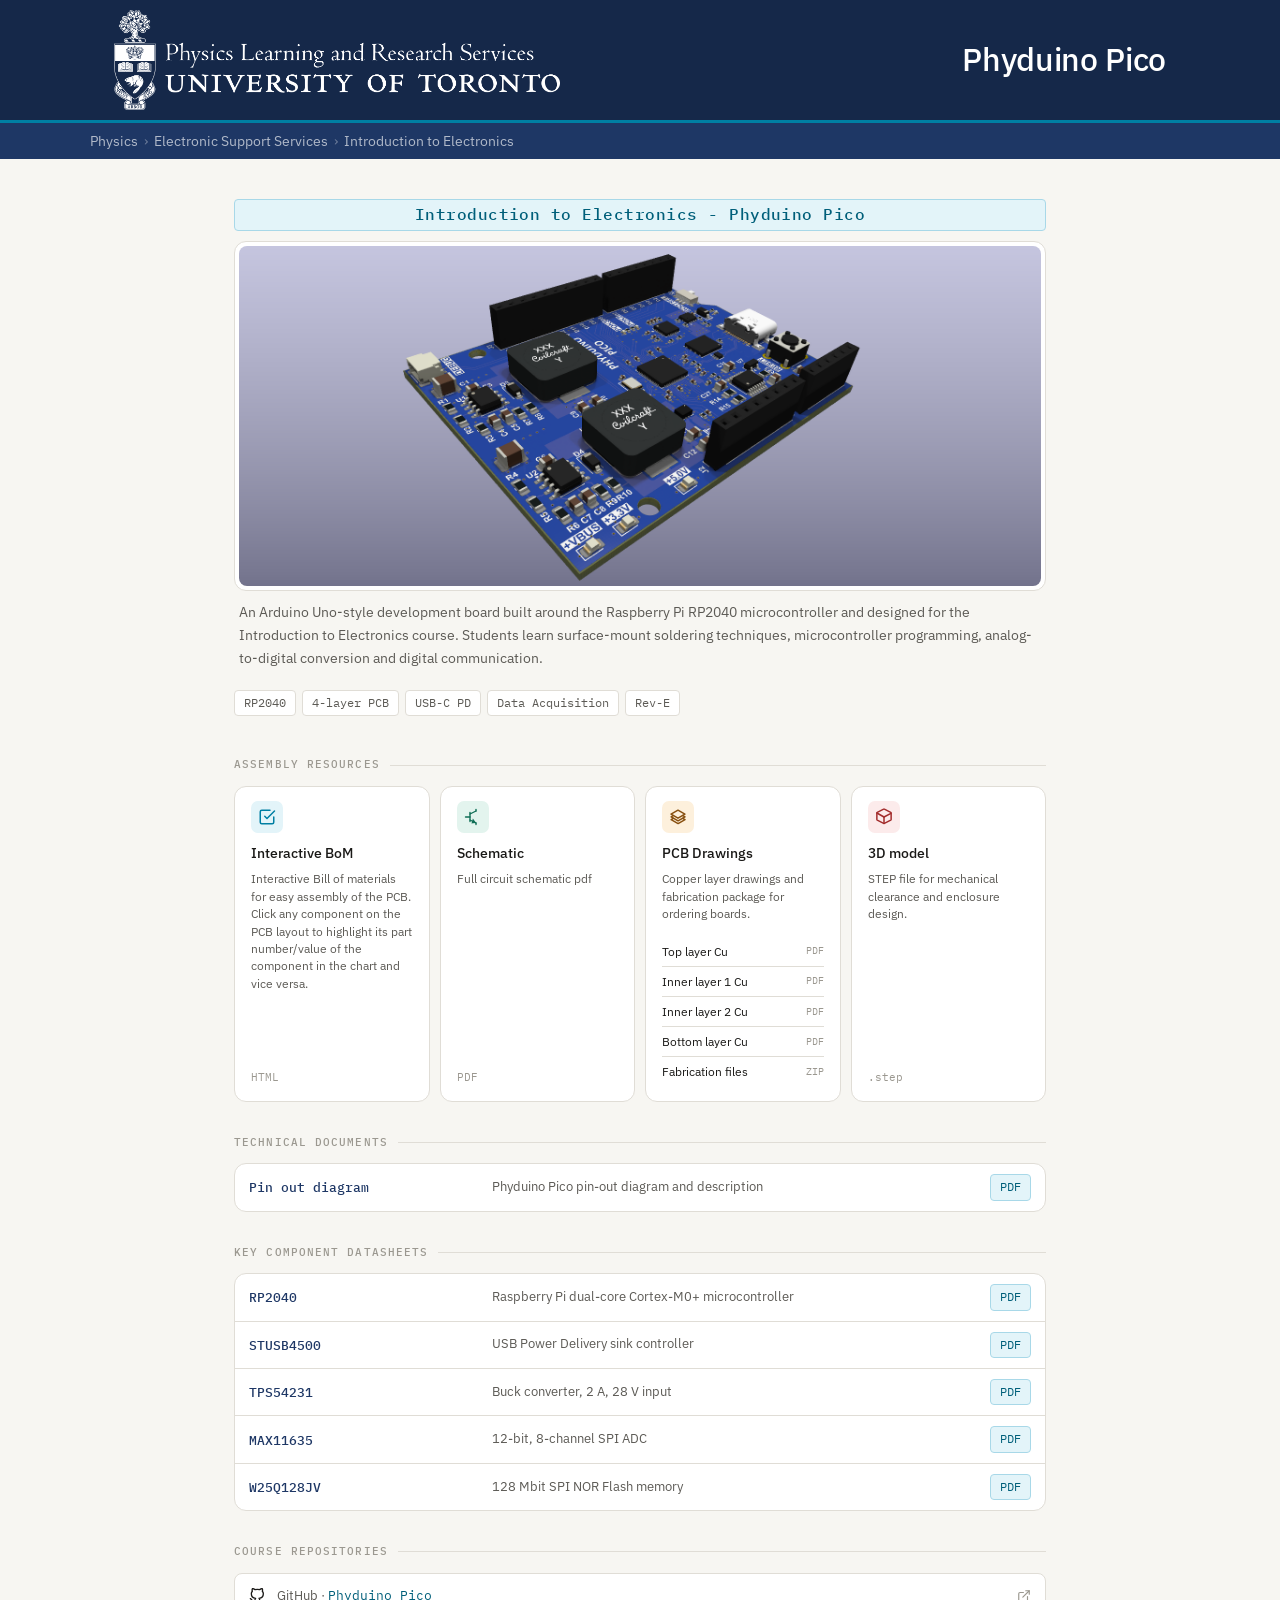
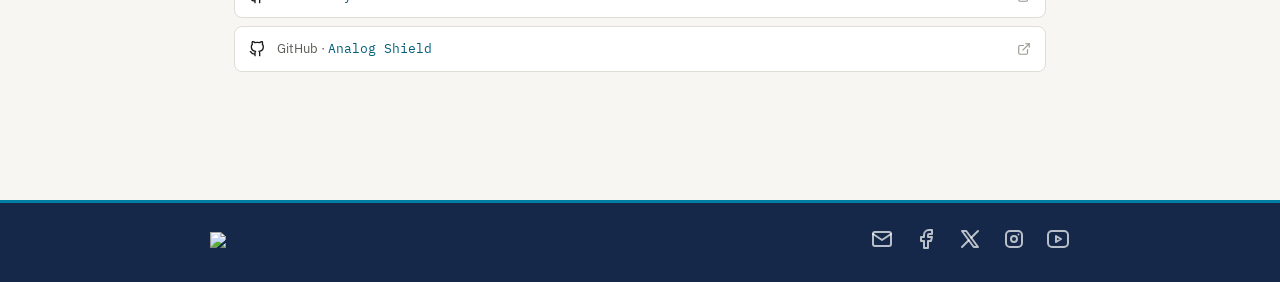
==== commit eaff9850: "Add pin-out diagram and updated ibom." ====
--- a/docs/index.html
+++ b/docs/index.html
@@ -58,6 +58,7 @@
     </div>
   </div>
 
+
   <!-- Assembly resources -->
   <div class="section-head"><h2>Assembly resources</h2></div>
   <div class="resource-grid">
@@ -102,6 +103,17 @@
       <span class="res-desc">STEP file for mechanical clearance and enclosure design.</span>
       <span class="res-ext">.step</span>
     </a>
+  </div>
+
+  <div class="section-head"><h2>Technical documents</h2></div>
+  <div class="ds-table-wrap">
+    <table class="ds-table">
+      <tr>
+        <td>Pin out diagram</td>
+        <td>Phyduino Pico pin-out diagram and description</td>
+        <td><a class="ds-link" href="./pdf/board/pinouts.pdf">PDF</a></td>
+      </tr>
+    </table>
   </div>
 
   <!-- Datasheets -->
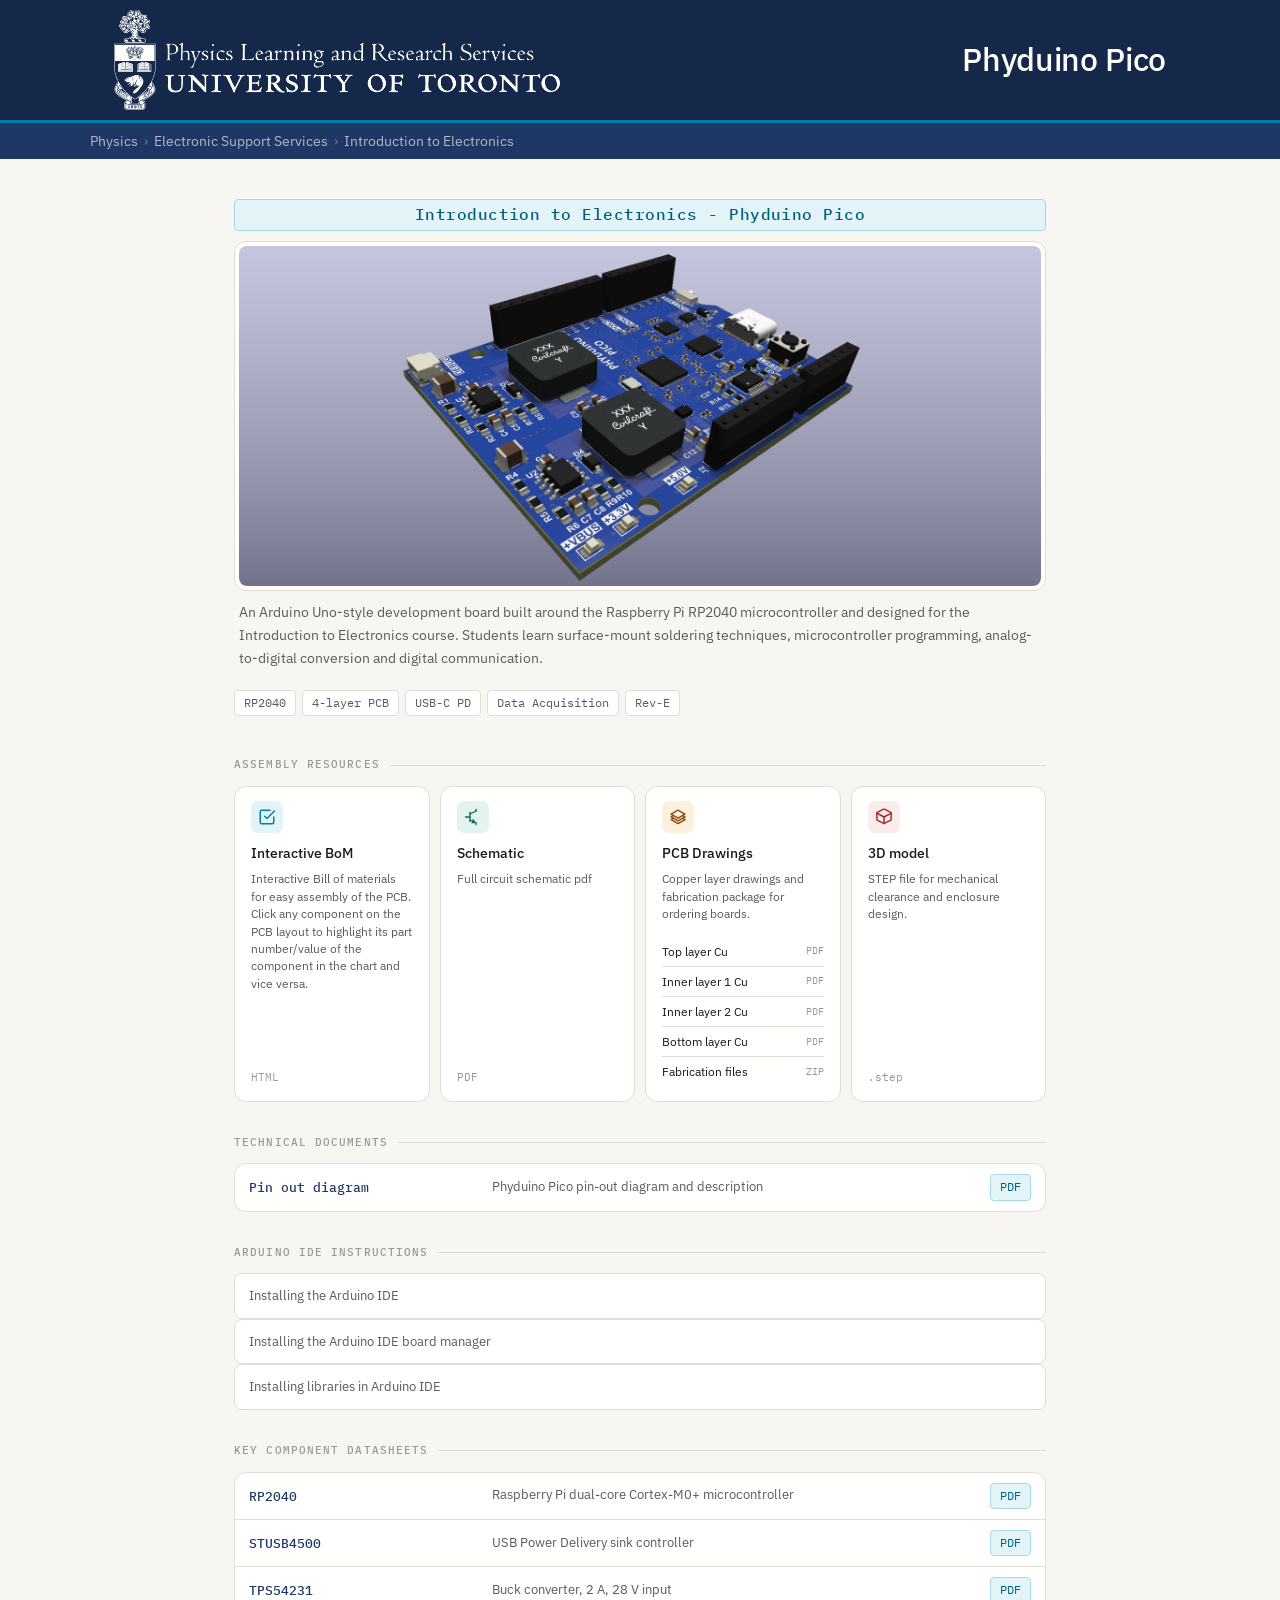
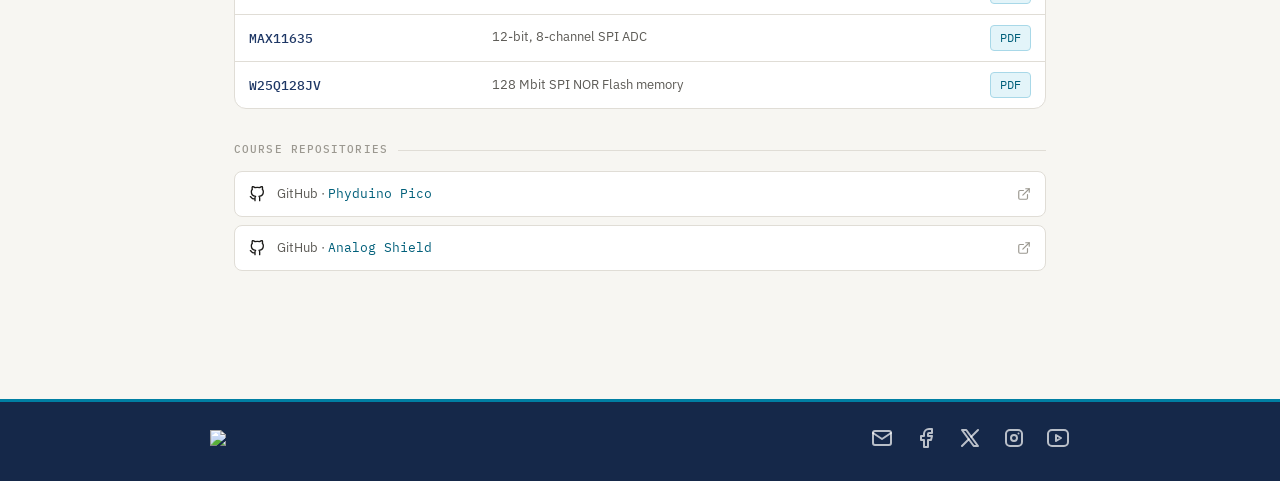
==== commit d9bce8e8: "Minor corrections and documentation update." ====
--- a/docs/index.html
+++ b/docs/index.html
@@ -58,7 +58,6 @@
     </div>
   </div>
 
-
   <!-- Assembly resources -->
   <div class="section-head"><h2>Assembly resources</h2></div>
   <div class="resource-grid">
@@ -105,6 +104,7 @@
     </a>
   </div>
 
+  <!-- Techinical Documents -->
   <div class="section-head"><h2>Technical documents</h2></div>
   <div class="ds-table-wrap">
     <table class="ds-table">
@@ -116,6 +116,35 @@
     </table>
   </div>
 
+  <!-- Arduino IDE Instructions -->
+  <div class="section-head"><h2>Arduino IDE instructions</h2></div> 
+  <div clas="repo-links">
+    <a class="repo-row" href="./tutorials/intalling_arduino_ide.html">
+      <!-- ICON goes here -->
+      <span>
+        <span class="repo-row-label">Installing the Arduino IDE</span>
+        <span></span>
+      </span>
+      <!--  -->
+    </a>
+    <a class="repo-row" href="./tutorials/board_manger_install.html">
+      <!-- ICON goes here -->
+      <span>
+        <span class="repo-row-label">Installing the Arduino IDE board manager</span>
+        <span></span>
+      </span>
+      <!--  -->
+    </a>
+    <a class="repo-row" href="./tutorials/library_install.html">
+      <!-- ICON goes here -->
+      <span>
+        <span class="repo-row-label">Installing libraries in Arduino IDE</span>
+        <span></span>
+      </span>
+      <!--  -->
+    </a>
+  </div>
+
   <!-- Datasheets -->
   <div class="section-head"><h2>Key component datasheets</h2></div>
   <div class="ds-table-wrap">
@@ -149,8 +178,6 @@
       </tbody>
     </table>
   </div>
-
-
 
   <!-- Repo links -->
   <div class="section-head"><h2>Course Repositories</h2></div>
